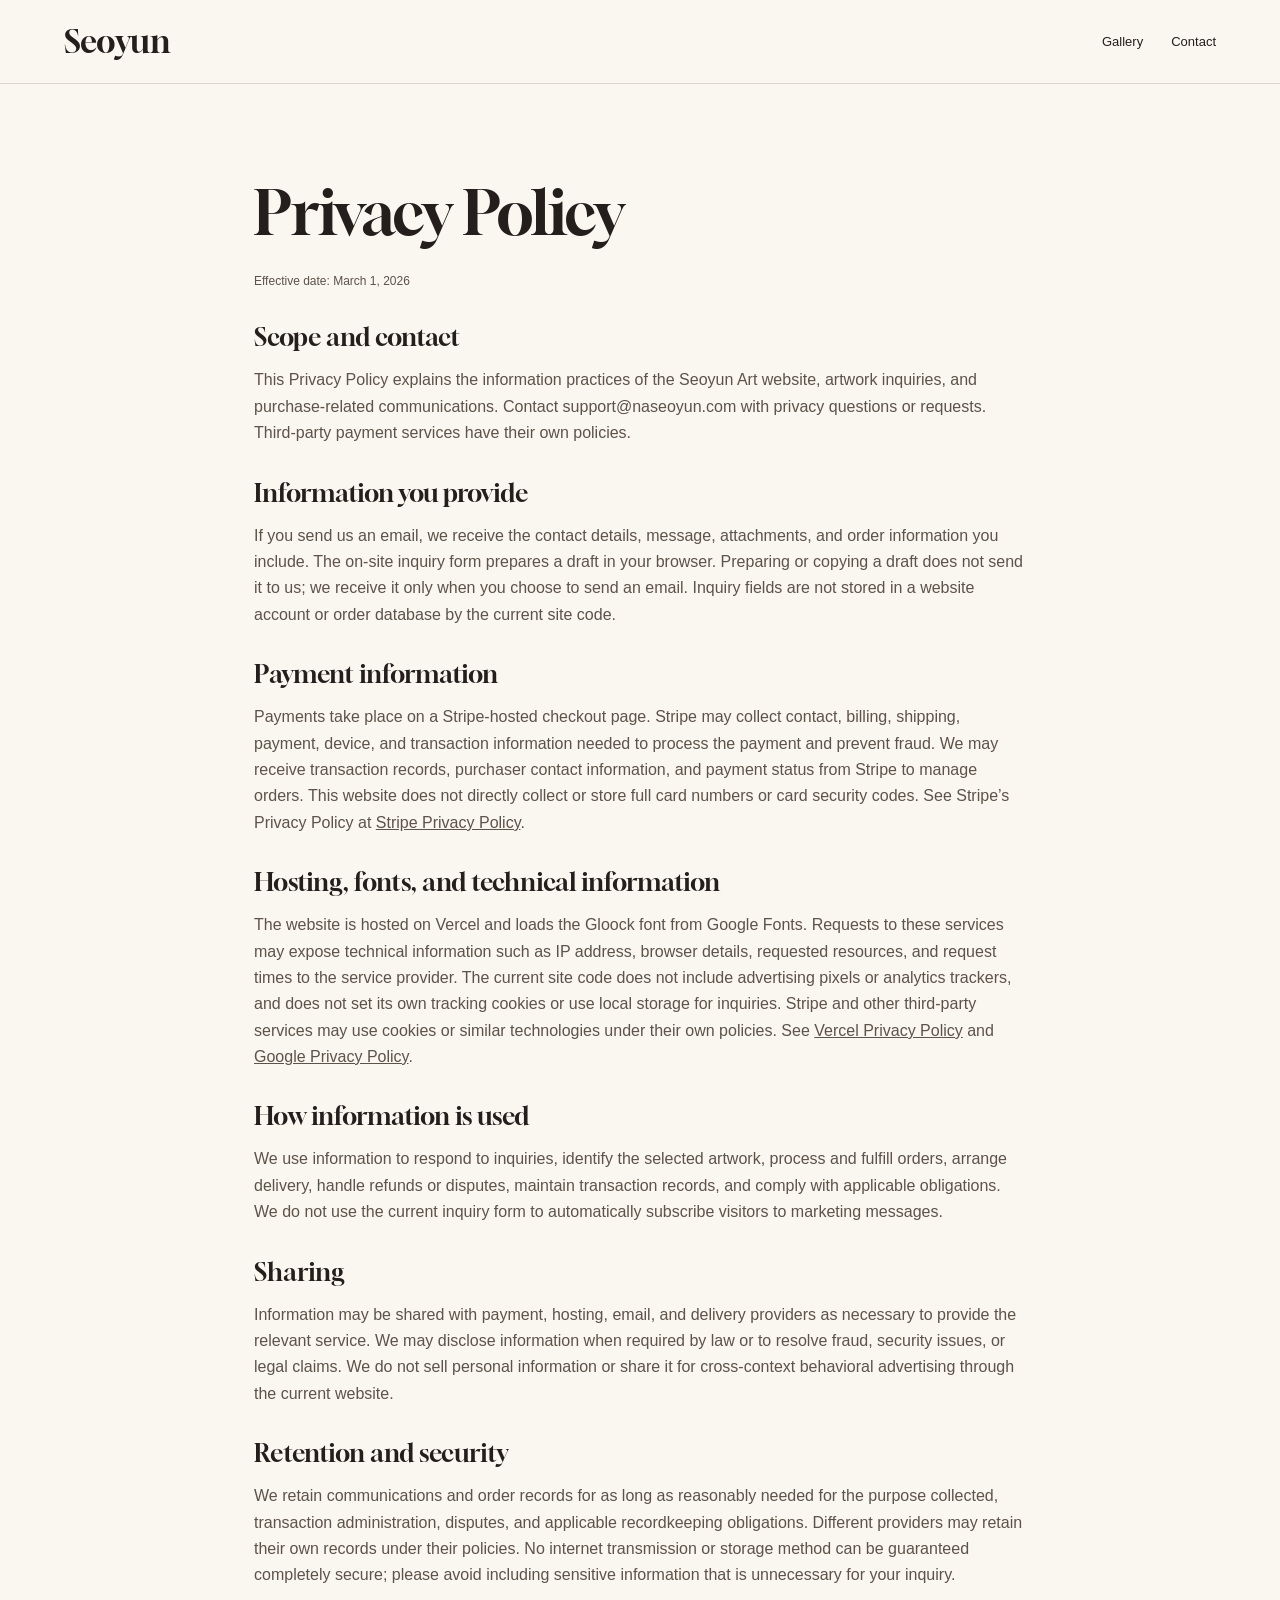
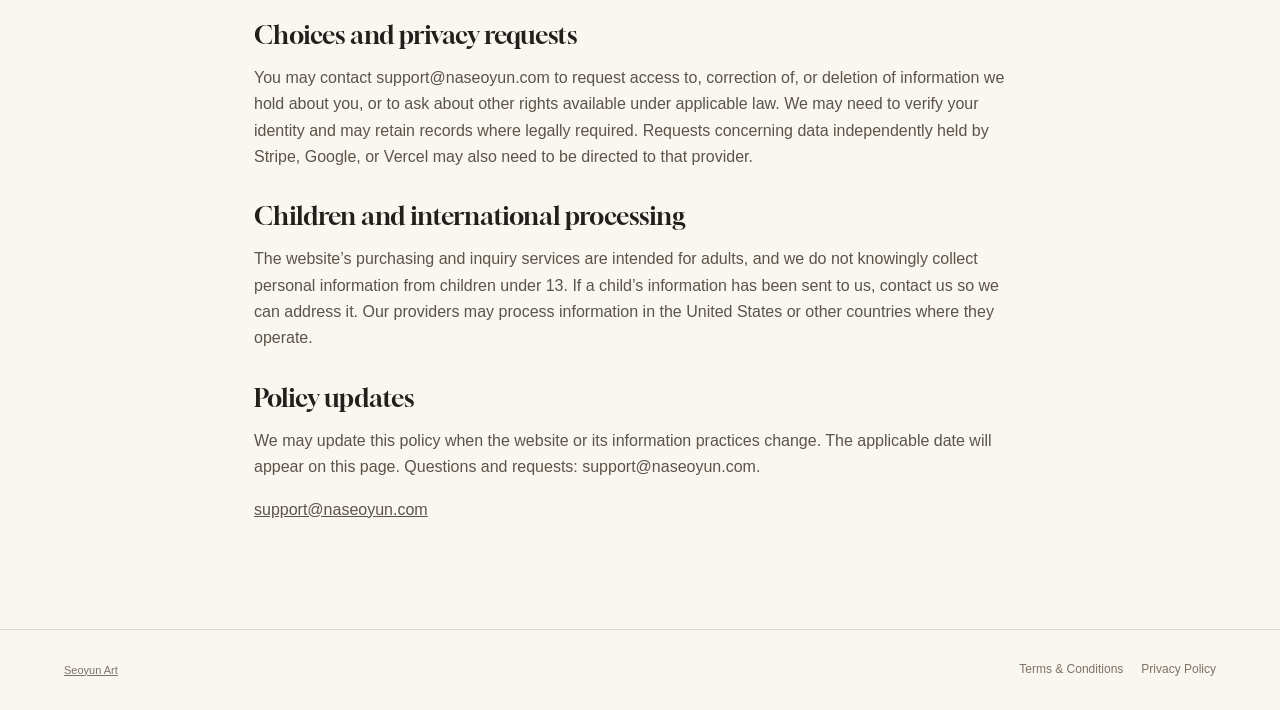
==== privacy.html @ 3d932388 "Add Terms and Privacy Policy dated March 1 2026 with sitewide legal footer" ====
<!doctype html><html lang="en"><head><meta charset="utf-8"><meta name="viewport" content="width=device-width,initial-scale=1"><title>Privacy Policy | Seoyun Art</title><meta name="description" content="Privacy Policy for Seoyun Art artwork purchases and website inquiries."><link rel="canonical" href="https://naseoyun.com/privacy.html"><link rel="stylesheet" href="style.css"><link rel="preconnect" href="https://fonts.googleapis.com"><link rel="preconnect" href="https://fonts.gstatic.com" crossorigin><link href="https://fonts.googleapis.com/css2?family=Gloock&display=swap" rel="stylesheet"></head><body><header><a class="brand" href="index.html">Seoyun</a><nav><a href="index.html#gallery">Gallery</a><a href="mailto:support@naseoyun.com">Contact</a></nav></header><main class="section legal-page"><h1>Privacy Policy</h1><p class="muted">Effective date: March 1, 2026</p><section><h2>Scope and contact</h2><p>This Privacy Policy explains the information practices of the Seoyun Art website, artwork inquiries, and purchase-related communications. Contact support@naseoyun.com with privacy questions or requests. Third-party payment services have their own policies.</p></section><section><h2>Information you provide</h2><p>If you send us an email, we receive the contact details, message, attachments, and order information you include. The on-site inquiry form prepares a draft in your browser. Preparing or copying a draft does not send it to us; we receive it only when you choose to send an email. Inquiry fields are not stored in a website account or order database by the current site code.</p></section><section><h2>Payment information</h2><p>Payments take place on a Stripe-hosted checkout page. Stripe may collect contact, billing, shipping, payment, device, and transaction information needed to process the payment and prevent fraud. We may receive transaction records, purchaser contact information, and payment status from Stripe to manage orders. This website does not directly collect or store full card numbers or card security codes. See Stripe’s Privacy Policy at <a href="https://stripe.com/privacy">Stripe Privacy Policy</a>.</p></section><section><h2>Hosting, fonts, and technical information</h2><p>The website is hosted on Vercel and loads the Gloock font from Google Fonts. Requests to these services may expose technical information such as IP address, browser details, requested resources, and request times to the service provider. The current site code does not include advertising pixels or analytics trackers, and does not set its own tracking cookies or use local storage for inquiries. Stripe and other third-party services may use cookies or similar technologies under their own policies. See <a href="https://vercel.com/legal/privacy-policy">Vercel Privacy Policy</a> and <a href="https://policies.google.com/privacy">Google Privacy Policy</a>.</p></section><section><h2>How information is used</h2><p>We use information to respond to inquiries, identify the selected artwork, process and fulfill orders, arrange delivery, handle refunds or disputes, maintain transaction records, and comply with applicable obligations. We do not use the current inquiry form to automatically subscribe visitors to marketing messages.</p></section><section><h2>Sharing</h2><p>Information may be shared with payment, hosting, email, and delivery providers as necessary to provide the relevant service. We may disclose information when required by law or to resolve fraud, security issues, or legal claims. We do not sell personal information or share it for cross-context behavioral advertising through the current website.</p></section><section><h2>Retention and security</h2><p>We retain communications and order records for as long as reasonably needed for the purpose collected, transaction administration, disputes, and applicable recordkeeping obligations. Different providers may retain their own records under their policies. No internet transmission or storage method can be guaranteed completely secure; please avoid including sensitive information that is unnecessary for your inquiry.</p></section><section><h2>Choices and privacy requests</h2><p>You may contact support@naseoyun.com to request access to, correction of, or deletion of information we hold about you, or to ask about other rights available under applicable law. We may need to verify your identity and may retain records where legally required. Requests concerning data independently held by Stripe, Google, or Vercel may also need to be directed to that provider.</p></section><section><h2>Children and international processing</h2><p>The website’s purchasing and inquiry services are intended for adults, and we do not knowingly collect personal information from children under 13. If a child’s information has been sent to us, contact us so we can address it. Our providers may process information in the United States or other countries where they operate.</p></section><section><h2>Policy updates</h2><p>We may update this policy when the website or its information practices change. The applicable date will appear on this page. Questions and requests: support@naseoyun.com.</p></section><p><a href="mailto:support@naseoyun.com">support@naseoyun.com</a></p></main><footer><a href="index.html">Seoyun Art</a><nav aria-label="Legal"><a href="terms.html">Terms &amp; Conditions</a><a href="privacy.html">Privacy Policy</a></nav></footer></body></html>
---- style.css ----
:root{--paper:#faf6f0;--ink:#241f1c;--accent:#b45539;--line:#ded6ca}*{box-sizing:border-box}html{scroll-behavior:smooth;scroll-padding-top:110px}body{margin:0;background:var(--paper);color:var(--ink);font-family:Arial,sans-serif;line-height:1.65}button,input,textarea,select{font:inherit}a{color:inherit}button,a{touch-action:manipulation}button{cursor:pointer}header{padding:24px 5%;display:flex;justify-content:space-between;align-items:center;border-bottom:1px solid var(--line);position:sticky;top:0;background:#faf6f0f2;z-index:10;backdrop-filter:blur(10px)}.brand{font-family:'Gloock',Georgia,serif;font-size:32px;text-decoration:none;line-height:1.1}.brand span{display:block;font:9px Arial,sans-serif;letter-spacing:2px;margin-top:9px}nav{display:flex;gap:28px;align-items:center;font-size:13px}nav a{text-decoration:none}nav button,#copy{background:transparent;border:1px solid var(--line);padding:8px 14px}a:hover{color:var(--accent)}.hero{max-width:1440px;margin:auto;padding:70px 5% 80px;display:grid;grid-template-columns:1fr 1fr;gap:8%;align-items:center}.eyebrow{font-size:11px;letter-spacing:2.5px;color:var(--accent);font-weight:bold}h1,h2,h3{font-family:'Gloock',Georgia,serif;font-weight:400;line-height:1.12}h1{font-size:clamp(48px,5.8vw,86px);letter-spacing:-3px;margin:24px 0}h2{font-size:clamp(34px,4vw,52px);margin:14px 0 24px}.intro{max-width:360px;color:#70665b;font-size:17px}.button{display:inline-block;background:var(--ink);color:var(--paper);padding:15px 25px;text-decoration:none;border:0;margin-top:18px;font-size:13px}.button:hover{background:var(--accent);color:white}.hero-note{font-size:9px;letter-spacing:2px;margin-top:70px;color:#8e8073}figure{margin:0}figure>img{width:100%;height:560px;object-fit:contain;background:#eee7dc}figcaption{display:flex;justify-content:space-between;font-size:11px;padding-top:15px;color:#766b60}.section{max-width:1440px;margin:auto;padding:70px 5% 90px}.section-head{display:flex;justify-content:space-between;align-items:end;border-bottom:1px solid var(--ink);padding-bottom:10px;margin-bottom:40px}.section-head>span{font-size:12px;color:#7d7266;margin-bottom:26px}.work{display:grid;grid-template-columns:1.15fr 1fr;gap:7%;align-items:center}.art-button{border:0;padding:0;background:#eee7dc;width:100%;display:block}.art-button img{display:block;width:100%;height:510px;object-fit:contain}.work h3{font-size:38px;margin:18px 0}.work p{max-width:420px;color:#70665b}.status{font-size:10px;letter-spacing:1.7px;border:1px solid var(--line);padding:6px 12px}.work .meta{font-size:12px}.about{background:var(--ink);color:var(--paper);padding:90px 10%;display:grid;grid-template-columns:1fr 1.2fr;gap:10%}.about h2{font-size:66px}.about h2 span{display:block;font:20px Arial;margin-top:15px;color:#ab9d8f}.about-lead{font-family:'Gloock',Georgia,serif;font-size:32px;line-height:1.3}.about p:not(.eyebrow){color:#d0c5b8;max-width:550px}.collect{text-align:center;padding-top:100px}.collect>p:not(.eyebrow){max-width:570px;margin:24px auto;color:#70665b}footer{border-top:1px solid var(--line);padding:30px 5%;display:flex;align-items:center;justify-content:space-between;font-size:11px;color:#7d7266}dialog{border:0;background:var(--paper);color:var(--ink);padding:40px;width:min(1000px,94vw);max-height:90vh;overflow:auto}dialog::backdrop{background:#241f1ccb}.close{position:absolute;right:16px;top:8px;border:0;background:transparent;font-size:30px}.detail-grid{display:grid;grid-template-columns:1.2fr 1fr;gap:35px}.detail-main{width:100%;height:480px;object-fit:contain;background:#eee7dc}.thumbs{display:flex;gap:8px;margin-top:10px}.thumbs button{border:1px solid var(--line);padding:0;background:transparent}.thumbs img{width:64px;height:72px;object-fit:cover;display:block}.thumbs button[aria-pressed=true]{outline:2px solid var(--accent)}#inquiry{max-width:620px}label{display:block;font-size:12px;margin-top:15px}input,textarea,select{display:block;width:100%;padding:12px;background:white;border:1px solid var(--line);margin-top:5px;color:var(--ink)}textarea{resize:vertical}.muted{font-size:12px;color:#786d60}#inquiry-result{border-top:1px solid var(--line);margin-top:25px;padding-top:10px}[hidden]{display:none!important}:focus-visible{outline:3px solid var(--accent);outline-offset:4px}@media(max-width:700px){header{padding:18px 5%}.brand{font-size:26px}.brand span{display:none}nav{gap:14px;font-size:11px}nav button{padding:5px 8px}.hero{grid-template-columns:1fr;padding-top:36px;gap:36px}h1{font-size:57px}.hero-note{margin-top:28px}figure>img{height:460px}.section{padding-top:40px}.section-head>span{display:none}.work,.about,.detail-grid{grid-template-columns:1fr}.work{gap:26px}.art-button img{height:430px}.about{padding:60px 6%;gap:15px}.about h2{font-size:48px}.about-lead{font-size:28px}footer{flex-wrap:wrap;gap:15px}dialog{padding:35px 20px}.detail-main{height:360px}}@media(prefers-reduced-motion:reduce){html{scroll-behavior:auto}}

.work + .work{margin-top:70px;padding-top:70px;border-top:1px solid var(--line)}

.legal-page{max-width:900px}.legal-page h1{font-size:clamp(38px,6vw,62px);letter-spacing:-1px}.legal-page h2{font-size:25px;margin:32px 0 12px}.legal-page p{color:#5c5349}footer nav{flex-wrap:wrap;gap:18px;font-size:12px}footer{flex-wrap:wrap;gap:20px}
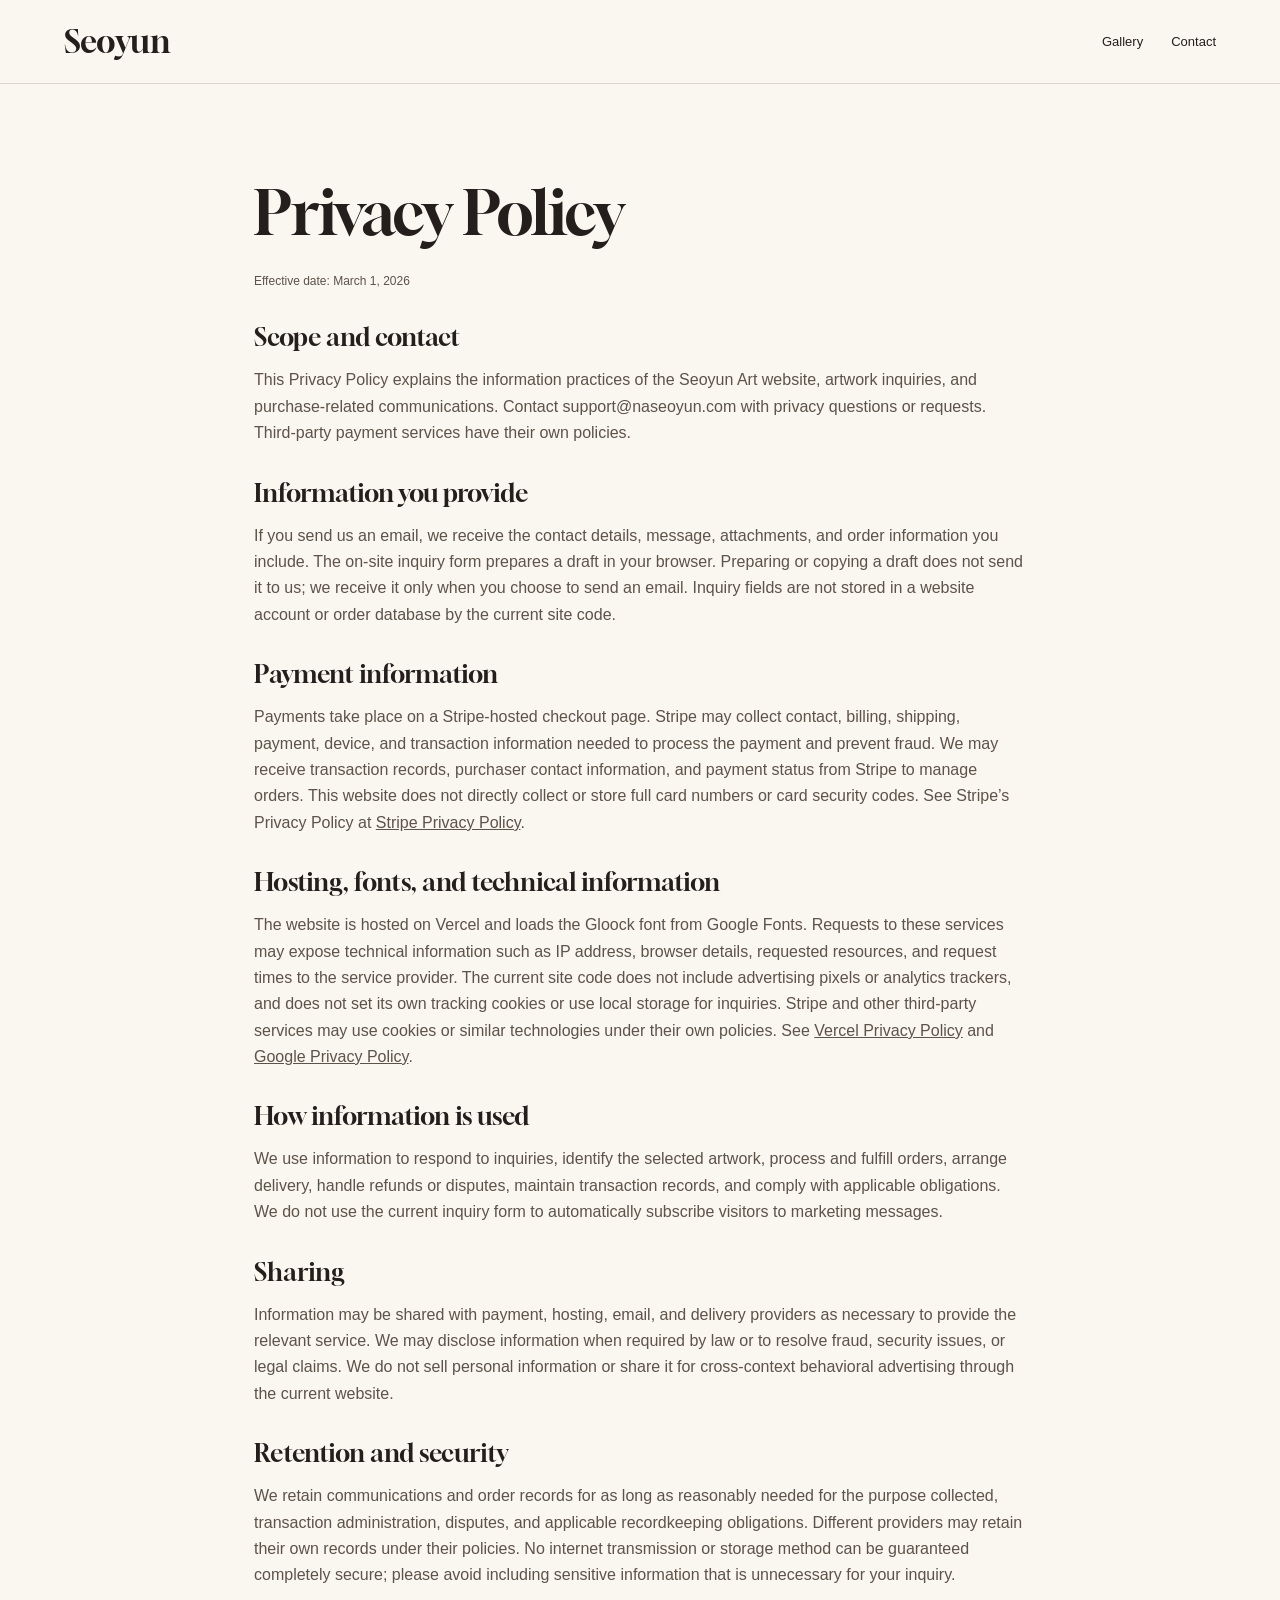
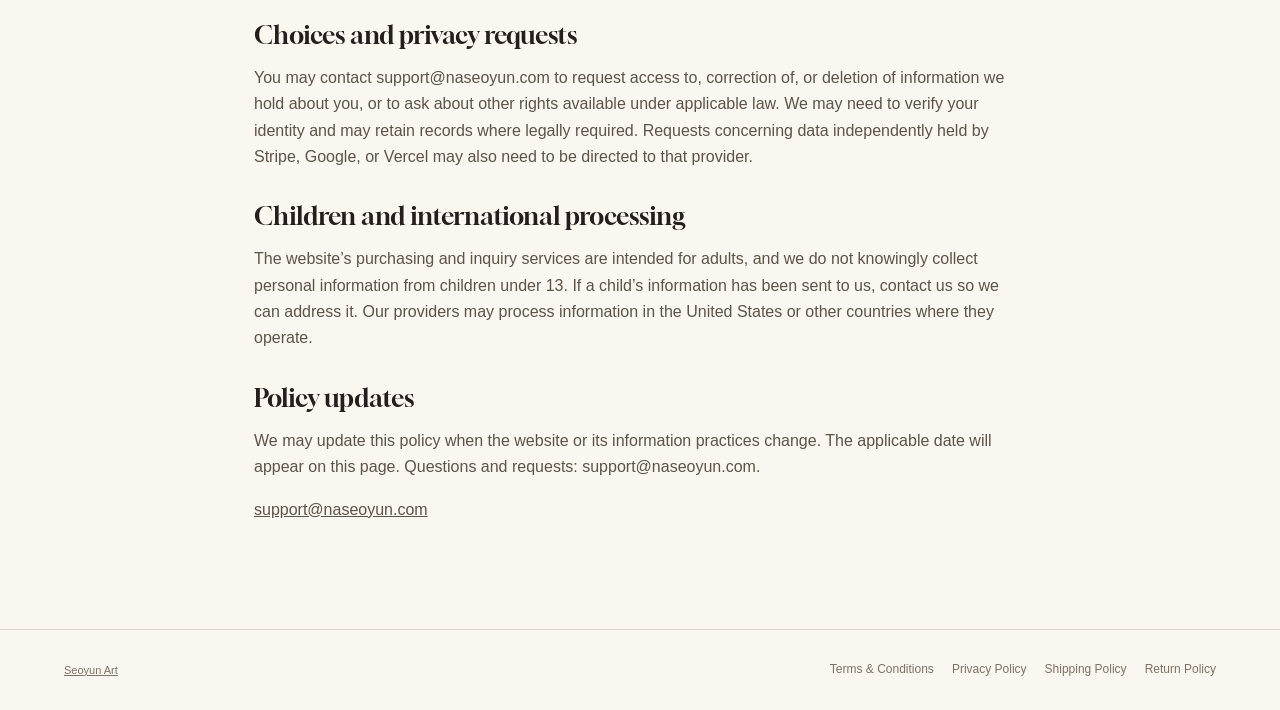
==== commit 8c2fc437: "Add five-business-day shipping and final-sale return policies with purchase disclosures" ====
--- a/privacy.html
+++ b/privacy.html
@@ -1 +1 @@
-<!doctype html><html lang="en"><head><meta charset="utf-8"><meta name="viewport" content="width=device-width,initial-scale=1"><title>Privacy Policy | Seoyun Art</title><meta name="description" content="Privacy Policy for Seoyun Art artwork purchases and website inquiries."><link rel="canonical" href="https://naseoyun.com/privacy.html"><link rel="stylesheet" href="style.css"><link rel="preconnect" href="https://fonts.googleapis.com"><link rel="preconnect" href="https://fonts.gstatic.com" crossorigin><link href="https://fonts.googleapis.com/css2?family=Gloock&display=swap" rel="stylesheet"></head><body><header><a class="brand" href="index.html">Seoyun</a><nav><a href="index.html#gallery">Gallery</a><a href="mailto:support@naseoyun.com">Contact</a></nav></header><main class="section legal-page"><h1>Privacy Policy</h1><p class="muted">Effective date: March 1, 2026</p><section><h2>Scope and contact</h2><p>This Privacy Policy explains the information practices of the Seoyun Art website, artwork inquiries, and purchase-related communications. Contact support@naseoyun.com with privacy questions or requests. Third-party payment services have their own policies.</p></section><section><h2>Information you provide</h2><p>If you send us an email, we receive the contact details, message, attachments, and order information you include. The on-site inquiry form prepares a draft in your browser. Preparing or copying a draft does not send it to us; we receive it only when you choose to send an email. Inquiry fields are not stored in a website account or order database by the current site code.</p></section><section><h2>Payment information</h2><p>Payments take place on a Stripe-hosted checkout page. Stripe may collect contact, billing, shipping, payment, device, and transaction information needed to process the payment and prevent fraud. We may receive transaction records, purchaser contact information, and payment status from Stripe to manage orders. This website does not directly collect or store full card numbers or card security codes. See Stripe’s Privacy Policy at <a href="https://stripe.com/privacy">Stripe Privacy Policy</a>.</p></section><section><h2>Hosting, fonts, and technical information</h2><p>The website is hosted on Vercel and loads the Gloock font from Google Fonts. Requests to these services may expose technical information such as IP address, browser details, requested resources, and request times to the service provider. The current site code does not include advertising pixels or analytics trackers, and does not set its own tracking cookies or use local storage for inquiries. Stripe and other third-party services may use cookies or similar technologies under their own policies. See <a href="https://vercel.com/legal/privacy-policy">Vercel Privacy Policy</a> and <a href="https://policies.google.com/privacy">Google Privacy Policy</a>.</p></section><section><h2>How information is used</h2><p>We use information to respond to inquiries, identify the selected artwork, process and fulfill orders, arrange delivery, handle refunds or disputes, maintain transaction records, and comply with applicable obligations. We do not use the current inquiry form to automatically subscribe visitors to marketing messages.</p></section><section><h2>Sharing</h2><p>Information may be shared with payment, hosting, email, and delivery providers as necessary to provide the relevant service. We may disclose information when required by law or to resolve fraud, security issues, or legal claims. We do not sell personal information or share it for cross-context behavioral advertising through the current website.</p></section><section><h2>Retention and security</h2><p>We retain communications and order records for as long as reasonably needed for the purpose collected, transaction administration, disputes, and applicable recordkeeping obligations. Different providers may retain their own records under their policies. No internet transmission or storage method can be guaranteed completely secure; please avoid including sensitive information that is unnecessary for your inquiry.</p></section><section><h2>Choices and privacy requests</h2><p>You may contact support@naseoyun.com to request access to, correction of, or deletion of information we hold about you, or to ask about other rights available under applicable law. We may need to verify your identity and may retain records where legally required. Requests concerning data independently held by Stripe, Google, or Vercel may also need to be directed to that provider.</p></section><section><h2>Children and international processing</h2><p>The website’s purchasing and inquiry services are intended for adults, and we do not knowingly collect personal information from children under 13. If a child’s information has been sent to us, contact us so we can address it. Our providers may process information in the United States or other countries where they operate.</p></section><section><h2>Policy updates</h2><p>We may update this policy when the website or its information practices change. The applicable date will appear on this page. Questions and requests: support@naseoyun.com.</p></section><p><a href="mailto:support@naseoyun.com">support@naseoyun.com</a></p></main><footer><a href="index.html">Seoyun Art</a><nav aria-label="Legal"><a href="terms.html">Terms &amp; Conditions</a><a href="privacy.html">Privacy Policy</a></nav></footer></body></html>+<!doctype html><html lang="en"><head><meta charset="utf-8"><meta name="viewport" content="width=device-width,initial-scale=1"><title>Privacy Policy | Seoyun Art</title><meta name="description" content="Privacy Policy for Seoyun Art artwork purchases and website inquiries."><link rel="canonical" href="https://naseoyun.com/privacy.html"><link rel="stylesheet" href="style.css"><link rel="preconnect" href="https://fonts.googleapis.com"><link rel="preconnect" href="https://fonts.gstatic.com" crossorigin><link href="https://fonts.googleapis.com/css2?family=Gloock&display=swap" rel="stylesheet"></head><body><header><a class="brand" href="index.html">Seoyun</a><nav><a href="index.html#gallery">Gallery</a><a href="mailto:support@naseoyun.com">Contact</a></nav></header><main class="section legal-page"><h1>Privacy Policy</h1><p class="muted">Effective date: March 1, 2026</p><section><h2>Scope and contact</h2><p>This Privacy Policy explains the information practices of the Seoyun Art website, artwork inquiries, and purchase-related communications. Contact support@naseoyun.com with privacy questions or requests. Third-party payment services have their own policies.</p></section><section><h2>Information you provide</h2><p>If you send us an email, we receive the contact details, message, attachments, and order information you include. The on-site inquiry form prepares a draft in your browser. Preparing or copying a draft does not send it to us; we receive it only when you choose to send an email. Inquiry fields are not stored in a website account or order database by the current site code.</p></section><section><h2>Payment information</h2><p>Payments take place on a Stripe-hosted checkout page. Stripe may collect contact, billing, shipping, payment, device, and transaction information needed to process the payment and prevent fraud. We may receive transaction records, purchaser contact information, and payment status from Stripe to manage orders. This website does not directly collect or store full card numbers or card security codes. See Stripe’s Privacy Policy at <a href="https://stripe.com/privacy">Stripe Privacy Policy</a>.</p></section><section><h2>Hosting, fonts, and technical information</h2><p>The website is hosted on Vercel and loads the Gloock font from Google Fonts. Requests to these services may expose technical information such as IP address, browser details, requested resources, and request times to the service provider. The current site code does not include advertising pixels or analytics trackers, and does not set its own tracking cookies or use local storage for inquiries. Stripe and other third-party services may use cookies or similar technologies under their own policies. See <a href="https://vercel.com/legal/privacy-policy">Vercel Privacy Policy</a> and <a href="https://policies.google.com/privacy">Google Privacy Policy</a>.</p></section><section><h2>How information is used</h2><p>We use information to respond to inquiries, identify the selected artwork, process and fulfill orders, arrange delivery, handle refunds or disputes, maintain transaction records, and comply with applicable obligations. We do not use the current inquiry form to automatically subscribe visitors to marketing messages.</p></section><section><h2>Sharing</h2><p>Information may be shared with payment, hosting, email, and delivery providers as necessary to provide the relevant service. We may disclose information when required by law or to resolve fraud, security issues, or legal claims. We do not sell personal information or share it for cross-context behavioral advertising through the current website.</p></section><section><h2>Retention and security</h2><p>We retain communications and order records for as long as reasonably needed for the purpose collected, transaction administration, disputes, and applicable recordkeeping obligations. Different providers may retain their own records under their policies. No internet transmission or storage method can be guaranteed completely secure; please avoid including sensitive information that is unnecessary for your inquiry.</p></section><section><h2>Choices and privacy requests</h2><p>You may contact support@naseoyun.com to request access to, correction of, or deletion of information we hold about you, or to ask about other rights available under applicable law. We may need to verify your identity and may retain records where legally required. Requests concerning data independently held by Stripe, Google, or Vercel may also need to be directed to that provider.</p></section><section><h2>Children and international processing</h2><p>The website’s purchasing and inquiry services are intended for adults, and we do not knowingly collect personal information from children under 13. If a child’s information has been sent to us, contact us so we can address it. Our providers may process information in the United States or other countries where they operate.</p></section><section><h2>Policy updates</h2><p>We may update this policy when the website or its information practices change. The applicable date will appear on this page. Questions and requests: support@naseoyun.com.</p></section><p><a href="mailto:support@naseoyun.com">support@naseoyun.com</a></p></main><footer><a href="index.html">Seoyun Art</a><nav aria-label="Legal"><a href="terms.html">Terms &amp; Conditions</a><a href="privacy.html">Privacy Policy</a><a href="shipping.html">Shipping Policy</a><a href="returns.html">Return Policy</a></nav></footer></body></html>
